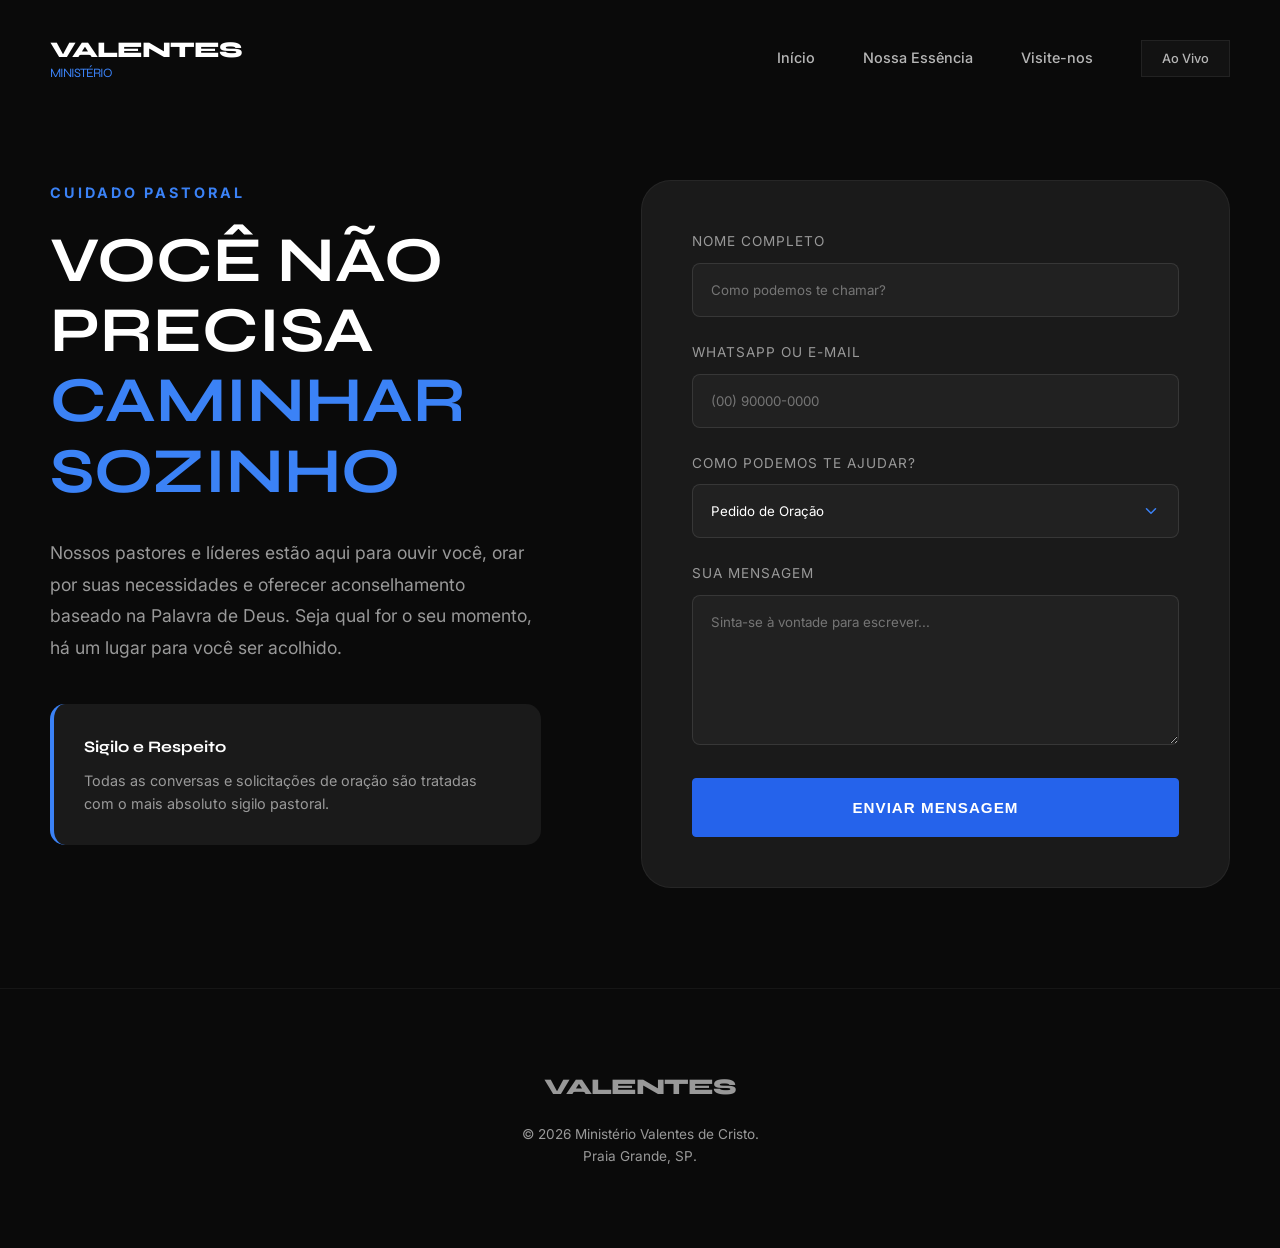
==== contato.html @ 2dbde912 "upload of the church" ====
<!DOCTYPE html>
<html lang="pt-BR">
<head>
    <meta charset="UTF-8">
    <meta name="viewport" content="width=device-width, initial-scale=1.0">
    <title>Fale com um Pastor | Valentes de Cristo</title>
    <link href="https://fonts.googleapis.com/css2?family=Inter:wght@300;400;600&family=Syne:wght@700;800&display=swap" rel="stylesheet">
    <link rel="stylesheet" href="style.css">
    <style>
        /* Estilos específicos para o formulário que não quebram o CSS global */
        .form-group { margin-bottom: 25px; }
        .form-group label { display: block; margin-bottom: 10px; font-size: 0.85rem; color: var(--text-dim); text-transform: uppercase; letter-spacing: 1px; }
        .form-control { 
            width: 100%; 
            background: rgba(255,255,255,0.03); 
            border: 1px solid rgba(255,255,255,0.1); 
            padding: 18px; 
            color: var(--white); 
            border-radius: 8px; 
            font-family: 'Inter', sans-serif;
            transition: var(--transition-smooth);
        }
        .form-control:focus { 
            outline: none; 
            border-color: var(--accent); 
            background: rgba(255,255,255,0.07); 
        }
        textarea.form-control { resize: vertical; min-height: 150px; }
        
        /* Melhoria do Select para o Tema Dark */
        select.form-control {
            appearance: none; /* Remove a seta padrão do navegador */
            -webkit-appearance: none;
            -moz-appearance: none;
            background-image: url("data:image/svg+xml,%3Csvg xmlns='http://www.w3.org/2000/svg' width='24' height='24' viewBox='0 0 24 24' fill='none' stroke='%233b82f6' stroke-width='2' stroke-linecap='round' stroke-linejoin='round'%3E%3Cpath d='m6 9 6 6 6-6'/%3E%3C/svg%3E");
            background-repeat: no-repeat;
            background-position: right 18px center;
            background-size: 18px;
            cursor: pointer;
        }

        /* Estilização das opções (o menu que abre) */
        select.form-control option {
            background-color: #1a1a1a; /* Cor var(--gray) */
            color: var(--white);
            padding: 15px;
        }

        /* Ajuste de foco para garantir visibilidade */
        .form-control:focus {
            outline: none;
            border-color: var(--accent);
            background-color: rgba(255, 255, 255, 0.1);
        }

        /* ==========================================================================
   8. RESPONSIVIDADE (SISTEMA INTEGRADO - TODAS AS PÁGINAS)
   ========================================================================== */

@media (max-width: 1024px) {
    .container { padding: 0 40px; }
    
    /* Grid de Essência e Visita */
    .footer__grid, .m-grid { 
        grid-template-columns: 1fr 1fr; 
        gap: 40px; 
    }
}

@media (max-width: 768px) {
    /* Base */
    main { padding-top: 120px !important; }
    .section { padding: 60px 0; }
    
    /* Nav */
    .nav__list { display: none; } /* Oculta menu no mobile */
    .nav { padding: 1.2rem 0; }

    /* Grids (Transforma tudo em 1 coluna) */
    .footer__grid, .m-grid { 
        grid-template-columns: 1fr !important; 
        gap: 30px; 
    }

    /* Ajuste de Tipografia */
    h1 { font-size: 2.8rem !important; }
    h2 { font-size: 2rem !important; }

    /* Página: Visita e Contato (Cards Laterais) */
    div[style*="position: sticky"] {
        position: static !important; /* Remove o sticky no mobile */
        padding: 30px !important;
        margin-top: 20px;
    }

    /* Página: Live (Ajuste de Header e Botão) */
    .live-header {
        flex-direction: column;
        align-items: flex-start !important;
        gap: 20px;
    }
    
    .btn { 
        width: 100%; 
        justify-content: center; 
        padding: 16px;
    }

    /* Página: Contato (Formulário) */
    form {
        padding: 0;
    }
    .form-control {
        padding: 15px;
        font-size: 1rem;
    }

    /* Rodapé */
    .footer__grid { text-align: center; }
    .social-links { justify-content: center; }
}

@media (max-width: 480px) {
    .container { padding: 0 20px; }
    h1 { font-size: 2.2rem !important; }
    
    /* Ajuste fino para os cards de ministérios/essência */
    .m-card__content { padding: 20px; }
}
    </style>
</head>
<body>

    <nav class="nav" id="main-nav">
        <div class="container nav__wrapper">
            <div class="logo">VALENTES <span>MINISTÉRIO</span></div>
            <ul class="nav__list">
                <li><a href="./index.html">Início</a></li>
                <li><a href="./essencia.html">Nossa Essência</a></li>
                <li><a href="./visita.html">Visite-nos</a></li>
                <li><a href="./live.html" class="btn--live" style="padding: 10px 20px; font-size: 0.8rem;">Ao Vivo</a></li>
            </ul>
        </div>
    </nav>

    <main style="padding-top: 180px; padding-bottom: 100px;">
        <section class="container">
            <div class="footer__grid" style="grid-template-columns: 1fr 1.2fr; gap: 100px; align-items: start;">
                
                <div class="reveal">
                    <span style="color: var(--accent); font-weight: 700; letter-spacing: 3px; text-transform: uppercase; font-size: 0.9rem;">Cuidado Pastoral</span>
                    <h1 style="font-size: clamp(2.5rem, 5vw, 4rem); line-height: 1.1; margin: 20px 0 30px;">Você não precisa <br><span style="color: var(--accent);">caminhar sozinho</span></h1>
                    <p style="color: var(--text-dim); font-size: 1.1rem; line-height: 1.8; margin-bottom: 40px;">
                        Nossos pastores e líderes estão aqui para ouvir você, orar por suas necessidades e oferecer aconselhamento baseado na Palavra de Deus. Seja qual for o seu momento, há um lugar para você ser acolhido.
                    </p>

                    <div style="background: var(--gray); padding: 30px; border-radius: 15px; border-left: 4px solid var(--accent);">
                        <h4 style="margin-bottom: 10px; font-family: 'Syne';">Sigilo e Respeito</h4>
                        <p style="font-size: 0.9rem; color: var(--text-dim);">Todas as conversas e solicitações de oração são tratadas com o mais absoluto sigilo pastoral.</p>
                    </div>
                </div>

                <div style="background: var(--gray); padding: 50px; border-radius: 30px; border: 1px solid rgba(255,255,255,0.05);" class="reveal">
                    <form action="#">
                        <div class="form-group">
                            <label>Nome Completo</label>
                            <input type="text" class="form-control" placeholder="Como podemos te chamar?">
                        </div>
                        
                        <div class="form-group">
                            <label>WhatsApp ou E-mail</label>
                            <input type="text" class="form-control" placeholder="(00) 90000-0000">
                        </div>

                        <div class="form-group">
                            <label>Como podemos te ajudar?</label>
                            <select class="form-control">
                                <option value="oracao">Pedido de Oração</option>
                                <option value="aconselhamento">Aconselhamento Pastoral</option>
                                <option value="visita">Solicitar uma Visita</option>
                                <option value="duvida">Dúvida Teológica</option>
                            </select>
                        </div>

                        <div class="form-group">
                            <label>Sua Mensagem</label>
                            <textarea class="form-control" placeholder="Sinta-se à vontade para escrever..."></textarea>
                        </div>

                        <button type="submit" class="btn btn--primary" style="width: 100%; justify-content: center; padding: 20px;">
                            Enviar Mensagem
                        </button>
                    </form>
                </div>

            </div>
        </section>
    </main>

    <footer class="footer">
        <div class="container text-center">
            <div class="logo" style="margin-bottom: 20px;">VALENTES</div>
            <p style="font-size: 0.85rem; color: var(--text-dim);">© 2026 Ministério Valentes de Cristo. <br> Praia Grande, SP.</p>
        </div>
    </footer>

    <script src="script.js"></script>
</body>
</html>
---- style.css ----
/* ==========================================================================
   DESIGN SYSTEM - VALENTES DE CRISTO
   Layout Consolidado | Foco em Performance e UI Sênior
   ========================================================================== */

:root {
    /* Cores Principais */
    --black: #0a0a0a;
    --white: #ffffff;
    --accent: #3b82f6;      /* Azul Vibrante */
    --primary: #2563eb;     /* Azul Botão */
    --live-red: #ef4444;    /* Vermelho Live */
    --gray: #1a1a1a;
    --text-dim: #999;
    
    /* Layout e Transições */
    --container: 1240px;
    --transition: all 0.6s cubic-bezier(0.16, 1, 0.3, 1);
    --transition-smooth: all 0.4s cubic-bezier(0.23, 1, 0.32, 1);
}

/* 1. RESET E BASE
   ========================================================================== */
* { 
    margin: 0; 
    padding: 0; 
    box-sizing: border-box; 
}

body {
    background-color: var(--black);
    color: var(--white);
    font-family: 'Inter', sans-serif;
    line-height: 1.6;
    -webkit-font-smoothing: antialiased;
    overflow-x: hidden;
}

.container { 
    max-width: var(--container); 
    margin: 0 auto; 
    padding: 0 30px; 
}

/* Títulos Impactantes */
h1, h2, .logo { 
    font-family: 'Syne', sans-serif; 
    text-transform: uppercase; 
}

.text-center { text-align: center; }

/* 2. NAVEGAÇÃO
   ========================================================================== */
.nav {
    position: fixed; 
    width: 100%; 
    top: 0; 
    z-index: 999;
    padding: 2rem 0; 
    transition: var(--transition);
}

.nav--scrolled {
    background: rgba(10, 10, 10, 0.8);
    backdrop-filter: blur(20px);
    padding: 1.2rem 0;
    border-bottom: 1px solid rgba(255,255,255,0.05);
}

.nav__wrapper { 
    display: flex; 
    justify-content: space-between; 
    align-items: center; 
}

.logo { 
    font-size: 1.4rem; 
    font-weight: 800; 
    letter-spacing: -1px; 
}

.logo span { 
    color: var(--accent); 
    font-weight: 300; 
    font-size: 0.8rem; 
    display: block; 
    margin-top: -5px; 
}

.nav__list { 
    display: flex; 
    list-style: none; 
    gap: 3rem; 
    align-items: center; 
}

.nav__list a { 
    color: var(--white); 
    text-decoration: none; 
    font-weight: 500; 
    font-size: 0.9rem; 
    opacity: 0.7; 
    transition: 0.3s; 
}

.nav__list a:hover { 
    opacity: 1; 
    color: var(--accent);
}

/* 3. HERO SECTION
   ========================================================================== */
.hero {
    height: 100vh;
    display: flex;
    align-items: center;
    position: relative;
    overflow: hidden;
}

.hero__bg {
    position: absolute; 
    top: 0; left: 0; width: 100%; height: 100%;
    background: linear-gradient(to right, #0a0a0a 20%, transparent), 
                url('https://images.unsplash.com/photo-1515162305285-0293e4767cc2?auto=format&fit=crop&w=1920&q=80');
    background-size: cover; 
    background-position: center;
    z-index: -1;
}

.hero h1 { 
    font-size: clamp(2.5rem, 8vw, 6rem); /* Ajuste mínimo no clamp para telas menores */
    line-height: 0.9; 
    margin: 1rem 0 2rem; 
}

.hero h1 span { color: var(--accent); }

.hero p {
    max-width: 500px;
    color: var(--text-dim);
    margin-bottom: 2.5rem;
}

/* 4. COMPONENTES: BOTÕES
   ========================================================================== */
.hero__actions {
    display: flex;
    gap: 20px;
    margin-top: 40px;
    justify-content: flex-start;
}

.btn {
    position: relative;
    display: inline-flex;
    align-items: center;
    padding: 18px 36px;
    font-size: 0.95rem;
    font-weight: 700;
    text-decoration: none;
    text-transform: uppercase;
    letter-spacing: 1px;
    border-radius: 4px; 
    transition: var(--transition-smooth);
    overflow: hidden;
    cursor: pointer;
}

/* Botão Planejar Visita */
.btn--primary {
    background-color: var(--primary);
    color: var(--white);
    border: 1px solid var(--primary);
}

.btn--primary svg {
    width: 18px;
    margin-left: 10px;
    transition: transform 0.3s ease;
}

.btn--primary:hover {
    background-color: transparent;
    color: var(--primary);
    box-shadow: 0 15px 30px rgba(37, 99, 235, 0.2);
    transform: translateY(-3px);
}

.btn--primary:hover svg { transform: translateX(5px); }

/* Botão Assista ao Vivo */
.btn--live {
    background: rgba(255, 255, 255, 0.05);
    color: var(--white);
    backdrop-filter: blur(10px);
    border: 1px solid rgba(255, 255, 255, 0.1);
    gap: 12px;
}

.btn--live:hover {
    background: rgba(255, 255, 255, 0.1);
    border-color: rgba(255, 255, 255, 0.3);
    transform: translateY(-3px);
}

/* Ícone de Pulso (Live) */
.pulse-icon {
    width: 10px; height: 10px;
    background-color: var(--live-red);
    border-radius: 50%;
    position: relative;
}

.pulse-icon::after {
    content: '';
    position: absolute;
    width: 100%; height: 100%;
    background-color: var(--live-red);
    border-radius: 50%;
    animation: pulse-ring 1.5s cubic-bezier(0.215, 0.61, 0.355, 1) infinite;
}

@keyframes pulse-ring {
    0% { transform: scale(.33); opacity: 0.8; }
    80%, 100% { transform: scale(2.5); opacity: 0; }
}

/* 5. MINISTÉRIOS
   ========================================================================== */
.section { padding: 120px 0; }
.m-grid { 
    display: grid; 
    grid-template-columns: repeat(3, 1fr); 
    gap: 30px; 
    margin-top: 60px; 
}

.m-card {
    background: var(--gray);
    border-radius: 20px;
    overflow: hidden;
    transition: var(--transition);
    cursor: pointer;
}

.m-card:hover { transform: translateY(-10px); }

.m-card__img { 
    height: 250px; 
    background-size: cover; 
    background-position: center; 
    filter: grayscale(100%); 
    transition: 0.6s; 
}

.m-card:hover .m-card__img { filter: grayscale(0%); }
.m-card__content { padding: 30px; }
.m-card__content p { color: var(--text-dim); margin-top: 10px; }

/* 6. AGENDA
   ========================================================================== */
.bg-dark { background-color: #050505; }
.agenda-list { margin-top: 50px; border-top: 1px solid rgba(255,255,255,0.1); }

.agenda-item {
    display: flex; 
    padding: 40px 0; 
    border-bottom: 1px solid rgba(255,255,255,0.1);
    align-items: center;
}

.agenda-date { 
    font-size: 2rem; 
    font-weight: 800; 
    min-width: 150px; 
    color: var(--accent); 
}

.agenda-info h3 { font-size: 1.3rem; }
.agenda-info span { color: var(--text-dim); }

/* 7. RODAPÉ
   ========================================================================== */
.footer { 
    padding: 80px 0; 
    border-top: 1px solid rgba(255,255,255,0.05); 
    color: var(--text-dim); 
}

.footer__grid { 
    display: grid; 
    grid-template-columns: 2fr 1fr 1fr; 
    gap: 50px; 
}

.footer h4 { 
    color: var(--white); 
    margin-bottom: 20px; 
    text-transform: uppercase; 
    font-size: 0.9rem;
}

.social-links { display: flex; gap: 20px; margin-top: 15px; }
.social-links a { 
    color: var(--text-dim); 
    text-decoration: none; 
    transition: 0.3s; 
}
.social-links a:hover { color: var(--accent); }

/* 8. RESPONSIVIDADE (MELHORADA SEM QUEBRAR LAYOUT)
   ========================================================================== */

/* Tablets */
@media (max-width: 1024px) {
    .container { padding: 0 40px; }
    .m-grid { grid-template-columns: repeat(2, 1fr); }
    .footer__grid { grid-template-columns: 1fr 1fr; }
}

/* Mobile */
@media (max-width: 768px) {
    .nav { padding: 1.2rem 0; }
    .nav__list { display: none; } 
    
    .hero { text-align: center; }
    .hero__bg { background: linear-gradient(to bottom, rgba(10,10,10,0.8), rgba(10,10,10,0.8)), url('https://images.unsplash.com/photo-1515162305285-0293e4767cc2?auto=format&fit=crop&w=800&q=80'); }
    .hero__actions { 
        flex-direction: column; 
        width: 100%; 
        align-items: center;
        gap: 15px;
    }
    .btn { width: 100%; max-width: 400px; justify-content: center; }

    .section { padding: 80px 0; }
    .m-grid { grid-template-columns: 1fr; }
    
    .agenda-item { 
        flex-direction: column; 
        align-items: flex-start; 
        gap: 10px; 
    }
    .agenda-date { min-width: auto; font-size: 1.6rem; }

    .footer__grid { 
        grid-template-columns: 1fr; 
        text-align: center; 
    }
    .social-links { justify-content: center; }
}

/* Telas muito pequenas (Correção extra para não quebrar h1) */
@media (max-width: 480px) {
    .hero h1 { font-size: 2.5rem; }
    .container { padding: 0 20px; }
}

/* 9. ANIMAÇÕES DE REVELAÇÃO
   ========================================================================== */
.reveal {
    opacity: 0;
    transform: translateY(30px);
    transition: var(--transition);
}

.revealed {
    opacity: 1;
    transform: translateY(0);
}
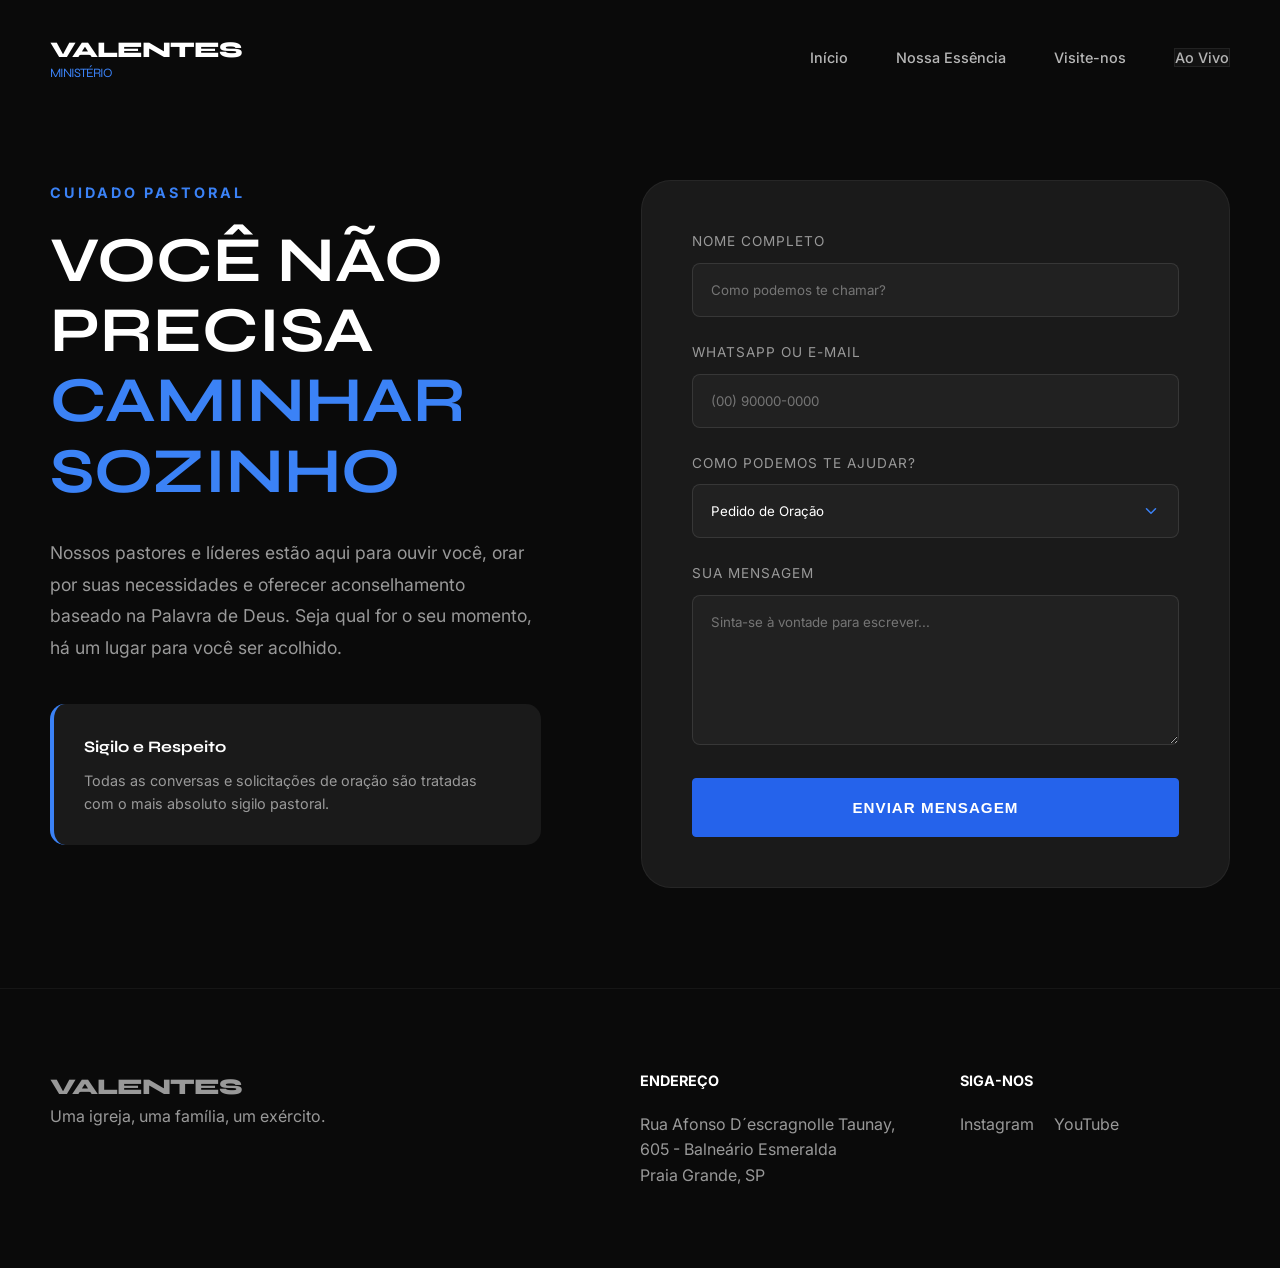
==== commit 32713cce: "add mobile menu and footer another pages" ====
--- a/contato.html
+++ b/contato.html
@@ -134,12 +134,19 @@
     <nav class="nav" id="main-nav">
         <div class="container nav__wrapper">
             <div class="logo">VALENTES <span>MINISTÉRIO</span></div>
-            <ul class="nav__list">
+            
+            <ul class="nav__list" id="nav-list">
                 <li><a href="./index.html">Início</a></li>
                 <li><a href="./essencia.html">Nossa Essência</a></li>
                 <li><a href="./visita.html">Visite-nos</a></li>
-                <li><a href="./live.html" class="btn--live" style="padding: 10px 20px; font-size: 0.8rem;">Ao Vivo</a></li>
+                <li><a href="./live.html" class="btn--live">Ao Vivo</a></li>
             </ul>
+
+            <div class="nav__toggle" id="nav-toggle">
+                <span></span>
+                <span></span>
+                <span></span>
+            </div>
         </div>
     </nav>
 
@@ -198,9 +205,22 @@
     </main>
 
     <footer class="footer">
-        <div class="container text-center">
-            <div class="logo" style="margin-bottom: 20px;">VALENTES</div>
-            <p style="font-size: 0.85rem; color: var(--text-dim);">© 2026 Ministério Valentes de Cristo. <br> Praia Grande, SP.</p>
+        <div class="container footer__grid">
+            <div>
+                <div class="logo">VALENTES</div>
+                <p>Uma igreja, uma família, um exército.</p>
+            </div>
+            <div>
+                <h4>Endereço</h4>
+                <p>Rua Afonso D´escragnolle Taunay, 605 - Balneário Esmeralda<br>Praia Grande, SP</p>
+            </div>
+            <div>
+                <h4>Siga-nos</h4>
+                <div class="social-links">
+                    <a href="#">Instagram</a>
+                    <a href="#">YouTube</a>
+                </div>
+            </div>
         </div>
     </footer>
 
--- a/style.css
+++ b/style.css
@@ -350,6 +350,12 @@
         text-align: center; 
     }
     .social-links { justify-content: center; }
+
+    .agenda-list {
+        display: flex;
+        flex-direction: column;
+        align-items: center;
+    }
 }
 
 /* Telas muito pequenas (Correção extra para não quebrar h1) */
@@ -369,4 +375,77 @@
 .revealed {
     opacity: 1;
     transform: translateY(0);
+}
+
+/* ==========================================================================
+   MENU MOBILE (ESTRUTURA)
+   ========================================================================== */
+.nav__toggle {
+    display: none;
+    cursor: pointer;
+    flex-direction: column;
+    gap: 6px;
+    z-index: 1001;
+}
+
+.nav__toggle span {
+    width: 30px;
+    height: 2px;
+    background-color: var(--white);
+    transition: var(--transition-smooth);
+}
+
+@media (max-width: 768px) {
+    .nav__toggle { display: flex; }
+
+    .nav__list {
+        position: fixed;
+        top: 0;
+        right: -100%; /* Escondido fora da tela */
+        width: 80%;
+        height: 100vh;
+        background: var(--bg);
+        flex-direction: column;
+        justify-content: center;
+        align-items: center;
+        gap: 30px;
+        transition: 0.5s cubic-bezier(0.77, 0, 0.175, 1);
+        border-left: 1px solid rgba(255,255,255,0.05);
+        box-shadow: -20px 0 40px rgba(0,0,0,0.5);
+    }
+
+    .nav__list.active {
+        right: 0; /* Desliza para dentro */
+    }
+
+    /* Animação do Hambúrguer para X */
+    .nav__toggle.active span:nth-child(1) { transform: translateY(8px) rotate(45deg); }
+    .nav__toggle.active span:nth-child(2) { opacity: 0; }
+    .nav__toggle.active span:nth-child(3) { transform: translateY(-8px) rotate(-45deg); }
+}
+
+@media (max-width: 768px) {
+    /* Garante que a lista exista e seja flexível quando ativa */
+    .nav__list {
+        display: flex !important; /* Força o flex que o navegador pode estar omitindo */
+        position: fixed;
+        top: 0;
+        right: -100%;
+        width: 100%; /* Ocupar a tela toda ajuda no mobile */
+        height: 100vh;
+        background: #0a0a0a; /* Cor sólida para não ficar transparente */
+        z-index: 999; /* Abaixo apenas do botão toggle */
+        transition: right 0.4s ease-in-out;
+    }
+
+    .nav__list.active {
+        right: 0;
+    }
+
+    /* O botão Hambúrguer precisa estar ACIMA de tudo */
+    .nav__toggle {
+        display: flex !important;
+        position: relative;
+        z-index: 1001; 
+    }
 }
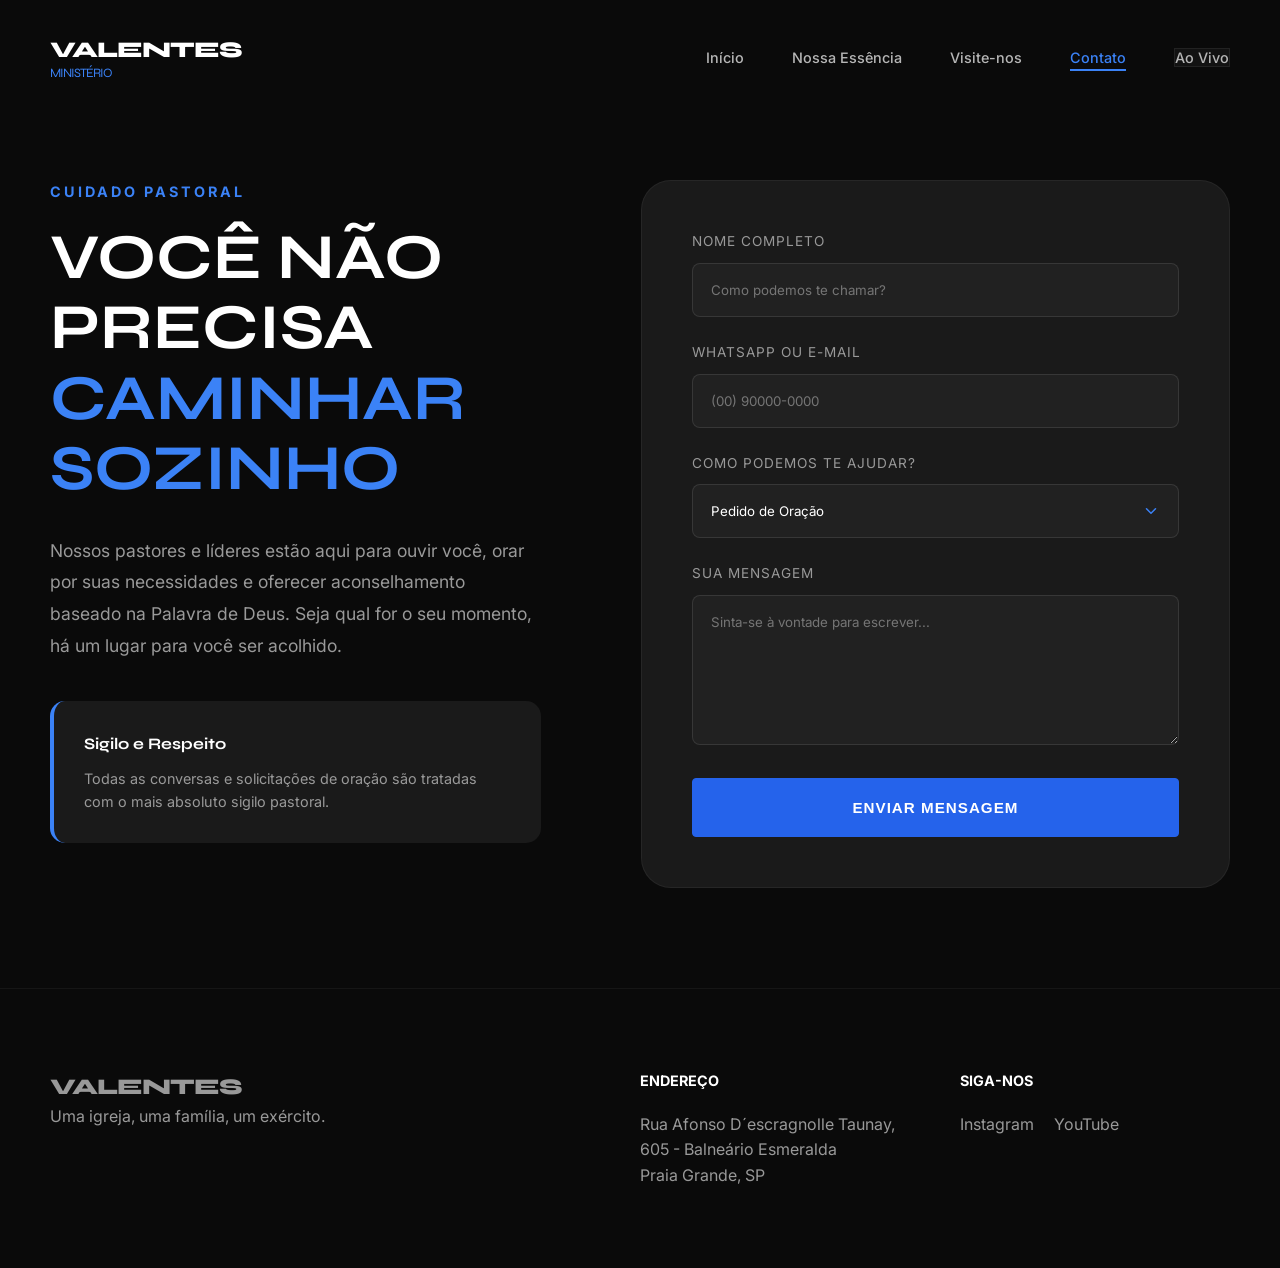
==== commit e43b5abc: "improments performance" ====
--- a/contato.html
+++ b/contato.html
@@ -2,186 +2,61 @@
 <html lang="pt-BR">
 <head>
     <meta charset="UTF-8">
-    <meta name="viewport" content="width=device-width, initial-scale=1.0">
+    <meta name="viewport" content="width=device-width, initial-scale=1.0, maximum-scale=1.0, user-scalable=no">
     <title>Fale com um Pastor | Valentes de Cristo</title>
     <link href="https://fonts.googleapis.com/css2?family=Inter:wght@300;400;600&family=Syne:wght@700;800&display=swap" rel="stylesheet">
     <link rel="stylesheet" href="style.css">
-    <style>
-        /* Estilos específicos para o formulário que não quebram o CSS global */
-        .form-group { margin-bottom: 25px; }
-        .form-group label { display: block; margin-bottom: 10px; font-size: 0.85rem; color: var(--text-dim); text-transform: uppercase; letter-spacing: 1px; }
-        .form-control { 
-            width: 100%; 
-            background: rgba(255,255,255,0.03); 
-            border: 1px solid rgba(255,255,255,0.1); 
-            padding: 18px; 
-            color: var(--white); 
-            border-radius: 8px; 
-            font-family: 'Inter', sans-serif;
-            transition: var(--transition-smooth);
-        }
-        .form-control:focus { 
-            outline: none; 
-            border-color: var(--accent); 
-            background: rgba(255,255,255,0.07); 
-        }
-        textarea.form-control { resize: vertical; min-height: 150px; }
-        
-        /* Melhoria do Select para o Tema Dark */
-        select.form-control {
-            appearance: none; /* Remove a seta padrão do navegador */
-            -webkit-appearance: none;
-            -moz-appearance: none;
-            background-image: url("data:image/svg+xml,%3Csvg xmlns='http://www.w3.org/2000/svg' width='24' height='24' viewBox='0 0 24 24' fill='none' stroke='%233b82f6' stroke-width='2' stroke-linecap='round' stroke-linejoin='round'%3E%3Cpath d='m6 9 6 6 6-6'/%3E%3C/svg%3E");
-            background-repeat: no-repeat;
-            background-position: right 18px center;
-            background-size: 18px;
-            cursor: pointer;
-        }
-
-        /* Estilização das opções (o menu que abre) */
-        select.form-control option {
-            background-color: #1a1a1a; /* Cor var(--gray) */
-            color: var(--white);
-            padding: 15px;
-        }
-
-        /* Ajuste de foco para garantir visibilidade */
-        .form-control:focus {
-            outline: none;
-            border-color: var(--accent);
-            background-color: rgba(255, 255, 255, 0.1);
-        }
-
-        /* ==========================================================================
-   8. RESPONSIVIDADE (SISTEMA INTEGRADO - TODAS AS PÁGINAS)
-   ========================================================================== */
-
-@media (max-width: 1024px) {
-    .container { padding: 0 40px; }
-    
-    /* Grid de Essência e Visita */
-    .footer__grid, .m-grid { 
-        grid-template-columns: 1fr 1fr; 
-        gap: 40px; 
-    }
-}
-
-@media (max-width: 768px) {
-    /* Base */
-    main { padding-top: 120px !important; }
-    .section { padding: 60px 0; }
-    
-    /* Nav */
-    .nav__list { display: none; } /* Oculta menu no mobile */
-    .nav { padding: 1.2rem 0; }
-
-    /* Grids (Transforma tudo em 1 coluna) */
-    .footer__grid, .m-grid { 
-        grid-template-columns: 1fr !important; 
-        gap: 30px; 
-    }
-
-    /* Ajuste de Tipografia */
-    h1 { font-size: 2.8rem !important; }
-    h2 { font-size: 2rem !important; }
-
-    /* Página: Visita e Contato (Cards Laterais) */
-    div[style*="position: sticky"] {
-        position: static !important; /* Remove o sticky no mobile */
-        padding: 30px !important;
-        margin-top: 20px;
-    }
-
-    /* Página: Live (Ajuste de Header e Botão) */
-    .live-header {
-        flex-direction: column;
-        align-items: flex-start !important;
-        gap: 20px;
-    }
-    
-    .btn { 
-        width: 100%; 
-        justify-content: center; 
-        padding: 16px;
-    }
-
-    /* Página: Contato (Formulário) */
-    form {
-        padding: 0;
-    }
-    .form-control {
-        padding: 15px;
-        font-size: 1rem;
-    }
-
-    /* Rodapé */
-    .footer__grid { text-align: center; }
-    .social-links { justify-content: center; }
-}
-
-@media (max-width: 480px) {
-    .container { padding: 0 20px; }
-    h1 { font-size: 2.2rem !important; }
-    
-    /* Ajuste fino para os cards de ministérios/essência */
-    .m-card__content { padding: 20px; }
-}
-    </style>
 </head>
 <body>
 
     <nav class="nav" id="main-nav">
         <div class="container nav__wrapper">
             <div class="logo">VALENTES <span>MINISTÉRIO</span></div>
-            
             <ul class="nav__list" id="nav-list">
                 <li><a href="./index.html">Início</a></li>
                 <li><a href="./essencia.html">Nossa Essência</a></li>
                 <li><a href="./visita.html">Visite-nos</a></li>
+                <li><a href="./contato.html">Contato</a></li>
                 <li><a href="./live.html" class="btn--live">Ao Vivo</a></li>
             </ul>
-
             <div class="nav__toggle" id="nav-toggle">
-                <span></span>
-                <span></span>
-                <span></span>
+                <span></span><span></span><span></span>
             </div>
         </div>
     </nav>
 
-    <main style="padding-top: 180px; padding-bottom: 100px;">
+    <main class="pastoral-page">
         <section class="container">
-            <div class="footer__grid" style="grid-template-columns: 1fr 1.2fr; gap: 100px; align-items: start;">
+            <div class="pastoral-grid">
                 
-                <div class="reveal">
-                    <span style="color: var(--accent); font-weight: 700; letter-spacing: 3px; text-transform: uppercase; font-size: 0.9rem;">Cuidado Pastoral</span>
-                    <h1 style="font-size: clamp(2.5rem, 5vw, 4rem); line-height: 1.1; margin: 20px 0 30px;">Você não precisa <br><span style="color: var(--accent);">caminhar sozinho</span></h1>
-                    <p style="color: var(--text-dim); font-size: 1.1rem; line-height: 1.8; margin-bottom: 40px;">
+                <div class="pastoral-info reveal">
+                    <span class="pastoral-info__tag">Cuidado Pastoral</span>
+                    <h1 class="pastoral-info__title">Você não precisa <br><span class="text-accent">caminhar sozinho</span></h1>
+                    <p class="pastoral-info__description">
                         Nossos pastores e líderes estão aqui para ouvir você, orar por suas necessidades e oferecer aconselhamento baseado na Palavra de Deus. Seja qual for o seu momento, há um lugar para você ser acolhido.
                     </p>
 
-                    <div style="background: var(--gray); padding: 30px; border-radius: 15px; border-left: 4px solid var(--accent);">
-                        <h4 style="margin-bottom: 10px; font-family: 'Syne';">Sigilo e Respeito</h4>
-                        <p style="font-size: 0.9rem; color: var(--text-dim);">Todas as conversas e solicitações de oração são tratadas com o mais absoluto sigilo pastoral.</p>
+                    <div class="pastoral-alert">
+                        <h4 class="pastoral-alert__title">Sigilo e Respeito</h4>
+                        <p class="pastoral-alert__text">Todas as conversas e solicitações de oração são tratadas com o mais absoluto sigilo pastoral.</p>
                     </div>
                 </div>
 
-                <div style="background: var(--gray); padding: 50px; border-radius: 30px; border: 1px solid rgba(255,255,255,0.05);" class="reveal">
+                <div class="pastoral-form reveal">
                     <form action="#">
                         <div class="form-group">
-                            <label>Nome Completo</label>
+                            <label class="form-label">Nome Completo</label>
                             <input type="text" class="form-control" placeholder="Como podemos te chamar?">
                         </div>
                         
                         <div class="form-group">
-                            <label>WhatsApp ou E-mail</label>
+                            <label class="form-label">WhatsApp ou E-mail</label>
                             <input type="text" class="form-control" placeholder="(00) 90000-0000">
                         </div>
 
                         <div class="form-group">
-                            <label>Como podemos te ajudar?</label>
-                            <select class="form-control">
+                            <label class="form-label">Como podemos te ajudar?</label>
+                            <select class="form-control form-select">
                                 <option value="oracao">Pedido de Oração</option>
                                 <option value="aconselhamento">Aconselhamento Pastoral</option>
                                 <option value="visita">Solicitar uma Visita</option>
@@ -190,11 +65,11 @@
                         </div>
 
                         <div class="form-group">
-                            <label>Sua Mensagem</label>
-                            <textarea class="form-control" placeholder="Sinta-se à vontade para escrever..."></textarea>
+                            <label class="form-label">Sua Mensagem</label>
+                            <textarea class="form-control form-textarea" placeholder="Sinta-se à vontade para escrever..."></textarea>
                         </div>
 
-                        <button type="submit" class="btn btn--primary" style="width: 100%; justify-content: center; padding: 20px;">
+                        <button type="submit" class="btn btn--primary pastoral-form__btn">
                             Enviar Mensagem
                         </button>
                     </form>
@@ -206,15 +81,15 @@
 
     <footer class="footer">
         <div class="container footer__grid">
-            <div>
+            <div class="footer__brand">
                 <div class="logo">VALENTES</div>
                 <p>Uma igreja, uma família, um exército.</p>
             </div>
-            <div>
+            <div class="footer__info">
                 <h4>Endereço</h4>
                 <p>Rua Afonso D´escragnolle Taunay, 605 - Balneário Esmeralda<br>Praia Grande, SP</p>
             </div>
-            <div>
+            <div class="footer__social">
                 <h4>Siga-nos</h4>
                 <div class="social-links">
                     <a href="#">Instagram</a>
--- a/style.css
+++ b/style.css
@@ -1,30 +1,21 @@
-/* ==========================================================================
-   DESIGN SYSTEM - VALENTES DE CRISTO
-   Layout Consolidado | Foco em Performance e UI Sênior
-   ========================================================================== */
-
 :root {
-    /* Cores Principais */
     --black: #0a0a0a;
     --white: #ffffff;
-    --accent: #3b82f6;      /* Azul Vibrante */
-    --primary: #2563eb;     /* Azul Botão */
-    --live-red: #ef4444;    /* Vermelho Live */
+    --accent: #3b82f6;
+    --primary: #2563eb;
+    --live-red: #ef4444;
     --gray: #1a1a1a;
     --text-dim: #999;
-    
-    /* Layout e Transições */
     --container: 1240px;
     --transition: all 0.6s cubic-bezier(0.16, 1, 0.3, 1);
     --transition-smooth: all 0.4s cubic-bezier(0.23, 1, 0.32, 1);
 }
 
-/* 1. RESET E BASE
-   ========================================================================== */
-* { 
-    margin: 0; 
-    padding: 0; 
-    box-sizing: border-box; 
+/* --- RESET & BASE --- */
+* {
+    margin: 0;
+    padding: 0;
+    box-sizing: border-box;
 }
 
 body {
@@ -36,28 +27,27 @@
     overflow-x: hidden;
 }
 
-.container { 
-    max-width: var(--container); 
-    margin: 0 auto; 
-    padding: 0 30px; 
-}
-
-/* Títulos Impactantes */
-h1, h2, .logo { 
-    font-family: 'Syne', sans-serif; 
-    text-transform: uppercase; 
+.container {
+    max-width: var(--container);
+    margin: 0 auto;
+    padding: 0 30px;
+}
+
+h1, h2, .logo {
+    font-family: 'Syne', sans-serif;
+    text-transform: uppercase;
 }
 
 .text-center { text-align: center; }
-
-/* 2. NAVEGAÇÃO
-   ========================================================================== */
+.text-accent { color: var(--accent); }
+
+/* --- NAVEGAÇÃO --- */
 .nav {
-    position: fixed; 
-    width: 100%; 
-    top: 0; 
+    position: fixed;
+    width: 100%;
+    top: 0;
     z-index: 999;
-    padding: 2rem 0; 
+    padding: 2rem 0;
     transition: var(--transition);
 }
 
@@ -68,90 +58,81 @@
     border-bottom: 1px solid rgba(255,255,255,0.05);
 }
 
-.nav__wrapper { 
-    display: flex; 
-    justify-content: space-between; 
-    align-items: center; 
-}
-
-.logo { 
-    font-size: 1.4rem; 
-    font-weight: 800; 
-    letter-spacing: -1px; 
-}
-
-.logo span { 
-    color: var(--accent); 
-    font-weight: 300; 
-    font-size: 0.8rem; 
-    display: block; 
-    margin-top: -5px; 
-}
-
-.nav__list { 
-    display: flex; 
-    list-style: none; 
-    gap: 3rem; 
-    align-items: center; 
-}
-
-.nav__list a { 
-    color: var(--white); 
-    text-decoration: none; 
-    font-weight: 500; 
-    font-size: 0.9rem; 
-    opacity: 0.7; 
-    transition: 0.3s; 
-}
-
-.nav__list a:hover { 
-    opacity: 1; 
+.nav__wrapper {
+    display: flex;
+    justify-content: space-between;
+    align-items: center;
+}
+
+.logo {
+    font-size: 1.4rem;
+    font-weight: 800;
+    letter-spacing: -1px;
+}
+
+.logo span {
     color: var(--accent);
-}
-
-/* 3. HERO SECTION
-   ========================================================================== */
-.hero {
-    height: 100vh;
-    display: flex;
-    align-items: center;
+    font-weight: 300;
+    font-size: 0.8rem;
+    display: block;
+    margin-top: -5px;
+}
+
+.nav__list {
+    display: flex;
+    list-style: none;
+    gap: 3rem;
+    align-items: center;
+}
+
+.nav__list a {
+    color: var(--white);
+    text-decoration: none;
+    font-weight: 500;
+    font-size: 0.9rem;
+    opacity: 0.7;
+    transition: 0.3s;
+}
+
+.nav__list a:hover {
+    opacity: 1;
+    color: var(--accent);
+}
+
+.nav__toggle {
+    display: none;
+    cursor: pointer;
+    flex-direction: column;
+    gap: 6px;
+    z-index: 1001;
+}
+
+.nav__toggle span {
+    width: 30px;
+    height: 2px;
+    background-color: var(--white);
+    transition: var(--transition-smooth);
+}
+
+/* --- ESTADO ATIVO DO MENU --- */
+.nav__list a.active {
+    opacity: 1;
+    color: var(--accent);
     position: relative;
-    overflow: hidden;
-}
-
-.hero__bg {
-    position: absolute; 
-    top: 0; left: 0; width: 100%; height: 100%;
-    background: linear-gradient(to right, #0a0a0a 20%, transparent), 
-                url('https://images.unsplash.com/photo-1515162305285-0293e4767cc2?auto=format&fit=crop&w=1920&q=80');
-    background-size: cover; 
-    background-position: center;
-    z-index: -1;
-}
-
-.hero h1 { 
-    font-size: clamp(2.5rem, 8vw, 6rem); /* Ajuste mínimo no clamp para telas menores */
-    line-height: 0.9; 
-    margin: 1rem 0 2rem; 
-}
-
-.hero h1 span { color: var(--accent); }
-
-.hero p {
-    max-width: 500px;
-    color: var(--text-dim);
-    margin-bottom: 2.5rem;
-}
-
-/* 4. COMPONENTES: BOTÕES
-   ========================================================================== */
-.hero__actions {
-    display: flex;
-    gap: 20px;
-    margin-top: 40px;
-    justify-content: flex-start;
-}
-
+}
+
+/* Opcional: Uma linha embaixo do link ativo */
+.nav__list a.active::after {
+    content: '';
+    position: absolute;
+    bottom: -5px;
+    left: 0;
+    width: 100%;
+    height: 2px;
+    background-color: var(--accent);
+}
+
+/* --- COMPONENTES: BOTÕES & ICONES --- */
 .btn {
     position: relative;
     display: inline-flex;
@@ -162,13 +143,12 @@
     text-decoration: none;
     text-transform: uppercase;
     letter-spacing: 1px;
-    border-radius: 4px; 
+    border-radius: 4px;
     transition: var(--transition-smooth);
     overflow: hidden;
     cursor: pointer;
 }
 
-/* Botão Planejar Visita */
 .btn--primary {
     background-color: var(--primary);
     color: var(--white);
@@ -190,7 +170,6 @@
 
 .btn--primary:hover svg { transform: translateX(5px); }
 
-/* Botão Assista ao Vivo */
 .btn--live {
     background: rgba(255, 255, 255, 0.05);
     color: var(--white);
@@ -205,9 +184,9 @@
     transform: translateY(-3px);
 }
 
-/* Ícone de Pulso (Live) */
 .pulse-icon {
-    width: 10px; height: 10px;
+    width: 10px;
+    height: 10px;
     background-color: var(--live-red);
     border-radius: 50%;
     position: relative;
@@ -216,7 +195,8 @@
 .pulse-icon::after {
     content: '';
     position: absolute;
-    width: 100%; height: 100%;
+    width: 100%;
+    height: 100%;
     background-color: var(--live-red);
     border-radius: 50%;
     animation: pulse-ring 1.5s cubic-bezier(0.215, 0.61, 0.355, 1) infinite;
@@ -227,14 +207,54 @@
     80%, 100% { transform: scale(2.5); opacity: 0; }
 }
 
-/* 5. MINISTÉRIOS
-   ========================================================================== */
+/* --- HERO SECTION --- */
+.hero {
+    height: 100vh;
+    display: flex;
+    align-items: center;
+    position: relative;
+    overflow: hidden;
+}
+
+.hero__bg {
+    position: absolute;
+    top: 0; left: 0; width: 100%; height: 100%;
+    background: linear-gradient(to right, #0a0a0a 20%, transparent), 
+                url('https://images.unsplash.com/photo-1515162305285-0293e4767cc2?auto=format&fit=crop&w=1920&q=80');
+    background-size: cover;
+    background-position: center;
+    z-index: -1;
+}
+
+.hero h1 {
+    font-size: clamp(2.5rem, 8vw, 6rem);
+    line-height: 0.9;
+    margin: 1rem 0 2rem;
+}
+
+.hero h1 span { color: var(--accent); }
+
+.hero p {
+    max-width: 500px;
+    color: var(--text-dim);
+    margin-bottom: 2.5rem;
+}
+
+.hero__actions {
+    display: flex;
+    gap: 20px;
+    margin-top: 40px;
+    justify-content: flex-start;
+}
+
+/* --- SEÇÃO: MINISTÉRIOS --- */
 .section { padding: 120px 0; }
-.m-grid { 
-    display: grid; 
-    grid-template-columns: repeat(3, 1fr); 
-    gap: 30px; 
-    margin-top: 60px; 
+
+.m-grid {
+    display: grid;
+    grid-template-columns: repeat(auto-fit, minmax(300px, 1fr));
+    gap: 30px;
+    margin-top: 60px;
 }
 
 .m-card {
@@ -245,127 +265,444 @@
     cursor: pointer;
 }
 
-.m-card:hover { transform: translateY(-10px); }
-
-.m-card__img { 
-    height: 250px; 
-    background-size: cover; 
-    background-position: center; 
-    filter: grayscale(100%); 
-    transition: 0.6s; 
+.m-card:hover { 
+    transform: translateY(-10px); 
+    background: rgba(255, 255, 255, 0.05);
+}
+
+.m-card__img {
+    height: 250px;
+    background-size: cover;
+    background-position: center;
+    filter: grayscale(100%);
+    transition: 0.6s;
 }
 
 .m-card:hover .m-card__img { filter: grayscale(0%); }
-.m-card__content { padding: 30px; }
-.m-card__content p { color: var(--text-dim); margin-top: 10px; }
-
-/* 6. AGENDA
-   ========================================================================== */
+
+.m-card__content { padding: 40px; }
+
+.m-card__line {
+    width: 40px;
+    height: 2px;
+    background: var(--accent);
+    margin-bottom: 20px;
+}
+
+.m-card__title {
+    font-size: 1.5rem;
+    margin-bottom: 15px;
+    font-family: 'Syne', sans-serif;
+}
+
+.m-card__text {
+    color: var(--text-dim);
+    line-height: 1.6;
+}
+
+/* --- SEÇÃO: AGENDA --- */
 .bg-dark { background-color: #050505; }
 .agenda-list { margin-top: 50px; border-top: 1px solid rgba(255,255,255,0.1); }
 
 .agenda-item {
-    display: flex; 
-    padding: 40px 0; 
+    display: flex;
+    padding: 40px 0;
     border-bottom: 1px solid rgba(255,255,255,0.1);
     align-items: center;
 }
 
-.agenda-date { 
-    font-size: 2rem; 
-    font-weight: 800; 
-    min-width: 150px; 
-    color: var(--accent); 
+.agenda-date {
+    font-size: 2rem;
+    font-weight: 800;
+    min-width: 150px;
+    color: var(--accent);
 }
 
 .agenda-info h3 { font-size: 1.3rem; }
 .agenda-info span { color: var(--text-dim); }
 
-/* 7. RODAPÉ
-   ========================================================================== */
-.footer { 
-    padding: 80px 0; 
-    border-top: 1px solid rgba(255,255,255,0.05); 
-    color: var(--text-dim); 
-}
-
-.footer__grid { 
-    display: grid; 
-    grid-template-columns: 2fr 1fr 1fr; 
-    gap: 50px; 
-}
-
-.footer h4 { 
-    color: var(--white); 
-    margin-bottom: 20px; 
-    text-transform: uppercase; 
+/* --- PÁGINA: VISITE-NOS (WELCOME) --- */
+.welcome-section {
+    padding-top: 180px;
+    padding-bottom: 100px;
+}
+
+.welcome-grid {
+    display: flex;
+    align-items: flex-start;
+    justify-content: space-between;
+    gap: 60px;
+}
+
+.welcome-content { flex: 1; }
+
+.welcome-content__subtitle {
+    color: var(--accent);
+    font-weight: 700;
+    letter-spacing: 3px;
+    text-transform: uppercase;
     font-size: 0.9rem;
+    display: block;
+}
+
+.welcome-content__title {
+    font-size: clamp(2.5rem, 5vw, 4rem);
+    line-height: 1.1;
+    margin: 20px 0 30px;
+}
+
+.welcome-content__description {
+    margin-bottom: 50px;
+    color: var(--text-dim);
+    font-size: 1.1rem;
+    max-width: 550px;
+}
+
+.welcome-content__agenda-label {
+    font-family: 'Syne', sans-serif;
+    text-transform: uppercase;
+    letter-spacing: 1px;
+    margin-bottom: 20px;
+    font-size: 1rem;
+}
+
+.mini-agenda__item {
+    display: flex;
+    padding: 25px 0;
+    border-bottom: 1px solid rgba(255, 255, 255, 0.1);
+    align-items: center;
+}
+
+.mini-agenda__item:last-child { border-bottom: none; }
+
+.mini-agenda__date {
+    font-size: 1.1rem;
+    min-width: 130px;
+    letter-spacing: 1px;
+    color: var(--accent);
+    font-weight: 700;
+}
+
+.mini-agenda__info h3 { font-size: 1.2rem; margin-bottom: 5px; }
+.mini-agenda__info span { font-weight: 600; color: var(--text-dim); }
+
+.faq-card {
+    background: var(--gray);
+    padding: 50px;
+    border-radius: 24px;
+    position: sticky;
+    top: 150px;
+    border: 1px solid rgba(255, 255, 255, 0.05);
+    box-shadow: 0 40px 80px rgba(0, 0, 0, 0.4);
+    width: 100%;
+    max-width: 450px;
+    display: flex;
+    flex-direction: column;
+    align-items: center;
+}
+
+.faq-card__icon {
+    width: 50px; height: 50px;
+    background: rgba(59, 130, 246, 0.1);
+    border-radius: 12px;
+    display: flex;
+    align-items: center;
+    justify-content: center;
+    margin-bottom: 25px;
+}
+
+.faq-card__title {
+    font-family: 'Syne', sans-serif;
+    margin-bottom: 20px;
+    font-size: 1.8rem;
+    text-align: center;
+    white-space: nowrap;
+}
+
+.faq-card__text {
+    color: var(--text-dim);
+    margin-bottom: 35px;
+    line-height: 1.7;
+    text-align: center;
+}
+
+.faq-card__btn {
+    width: 100% !important;
+    justify-content: center;
+    padding: 20px !important;
+    white-space: nowrap;
+}
+
+.faq-card__footer-text {
+    text-align: center;
+    font-size: 0.8rem;
+    color: var(--text-dim);
+    margin-top: 20px;
+    opacity: 0.6;
+}
+
+/* --- PÁGINA: ESSÊNCIA (IDENTITY) --- */
+.identity-section {
+    padding-top: 180px;
+    padding-bottom: 100px;
+}
+
+.identity-header__tag {
+    color: var(--accent);
+    font-weight: 700;
+    letter-spacing: 3px;
+    text-transform: uppercase;
+    font-size: 0.9rem;
+    display: block;
+}
+
+.identity-header__title {
+    font-size: clamp(3rem, 7vw, 5.5rem);
+    line-height: 0.9;
+    margin: 25px 0 40px;
+}
+
+.identity-header__description {
+    max-width: 650px;
+    font-size: 1.2rem;
+    color: var(--text-dim);
+    line-height: 1.8;
+}
+
+/* --- PÁGINA: CONTATO (PASTORAL) --- */
+.pastoral-page {
+    padding-top: 180px;
+    padding-bottom: 100px;
+}
+
+.pastoral-grid {
+    display: grid;
+    grid-template-columns: 1fr 1.2fr;
+    gap: 100px;
+    align-items: start;
+}
+
+.pastoral-info__tag {
+    color: var(--accent);
+    font-weight: 700;
+    letter-spacing: 3px;
+    text-transform: uppercase;
+    font-size: 0.9rem;
+    display: block;
+}
+
+.pastoral-info__title {
+    font-size: clamp(2.5rem, 5vw, 4rem);
+    line-height: 1.1;
+    margin: 20px 0 30px;
+}
+
+.pastoral-info__description {
+    color: var(--text-dim);
+    font-size: 1.1rem;
+    line-height: 1.8;
+    margin-bottom: 40px;
+}
+
+.pastoral-alert {
+    background: var(--gray);
+    padding: 30px;
+    border-radius: 15px;
+    border-left: 4px solid var(--accent);
+}
+
+.pastoral-alert__title {
+    margin-bottom: 10px;
+    font-family: 'Syne', sans-serif;
+}
+
+.pastoral-alert__text {
+    font-size: 0.9rem;
+    color: var(--text-dim);
+}
+
+.pastoral-form {
+    background: var(--gray);
+    padding: 50px;
+    border-radius: 30px;
+    border: 1px solid rgba(255,255,255,0.05);
+}
+
+.form-group { margin-bottom: 25px; }
+
+.form-label {
+    display: block;
+    margin-bottom: 10px;
+    font-size: 0.85rem;
+    color: var(--text-dim);
+    text-transform: uppercase;
+    letter-spacing: 1px;
+}
+
+.form-control {
+    width: 100%;
+    background: rgba(255,255,255,0.03);
+    border: 1px solid rgba(255,255,255,0.1);
+    padding: 18px;
+    color: var(--white);
+    border-radius: 8px;
+    font-family: 'Inter', sans-serif;
+    transition: var(--transition-smooth);
+}
+
+.form-control:focus {
+    outline: none;
+    border-color: var(--accent);
+    background: rgba(255,255,255,0.07);
+}
+
+.form-textarea {
+    resize: vertical;
+    min-height: 150px;
+}
+
+.form-select {
+    appearance: none;
+    -webkit-appearance: none;
+    background-image: url("data:image/svg+xml,%3Csvg xmlns='http://www.w3.org/2000/svg' width='24' height='24' viewBox='0 0 24 24' fill='none' stroke='%233b82f6' stroke-width='2' stroke-linecap='round' stroke-linejoin='round'%3E%3Cpath d='m6 9 6 6 6-6'/%3E%3C/svg%3E");
+    background-repeat: no-repeat;
+    background-position: right 18px center;
+    background-size: 18px;
+    cursor: pointer;
+}
+
+.form-select option {
+    background-color: #1a1a1a;
+    color: var(--white);
+}
+
+.pastoral-form__btn {
+    width: 100% !important;
+    justify-content: center;
+    padding: 20px !important;
+}
+
+/* --- PÁGINA: AO VIVO (LIVE) --- */
+.live-page {
+    padding-top: 120px;
+    padding-bottom: 80px;
+    background: #050505;
+}
+
+.live-header {
+    display: flex;
+    justify-content: space-between;
+    align-items: flex-end;
+    margin-bottom: 30px;
+    flex-wrap: wrap;
+    gap: 20px;
+}
+
+.live-status {
+    display: flex;
+    align-items: center;
+    gap: 12px;
+    margin-bottom: 10px;
+}
+
+.live-status__tag {
+    font-weight: 700;
+    letter-spacing: 2px;
+    color: var(--live-red);
+    font-size: 0.8rem;
+}
+
+.live-header__title {
+    font-family: 'Syne', sans-serif;
+    font-size: 2.5rem;
+    text-transform: uppercase;
+}
+
+.live-header__btn {
+    padding: 12px 25px !important;
+    font-size: 0.8rem !important;
+}
+
+.live-player {
+    width: 100%;
+    aspect-ratio: 16/9;
+    background: #000;
+    border-radius: 12px;
+    overflow: hidden;
+    border: 1px solid rgba(255,255,255,0.05);
+    box-shadow: 0 30px 60px rgba(0,0,0,0.5);
+}
+
+.live-player iframe { width: 100%; height: 100%; }
+
+.live-cards {
+    margin-top: 40px;
+    display: grid;
+    grid-template-columns: repeat(auto-fit, minmax(300px, 1fr));
+    gap: 30px;
+}
+
+.info-card {
+    background: var(--gray);
+    padding: 30px;
+    border-radius: 15px;
+}
+
+.info-card--next { border-left: 4px solid var(--accent); }
+.info-card--donate { border-left: 4px solid var(--live-red); }
+
+.info-card__title {
+    color: var(--white);
+    margin-bottom: 10px;
+    font-family: 'Syne', sans-serif;
+}
+
+.info-card__text { color: var(--text-dim); line-height: 1.6; }
+
+.pix-code {
+    display: block;
+    margin-top: 15px;
+    color: var(--white);
+    background: rgba(0,0,0,0.3);
+    padding: 12px;
+    border-radius: 5px;
+    text-align: center;
+    border: 1px dashed rgba(255,255,255,0.2);
+    font-family: monospace;
+    font-size: 1rem;
+}
+
+/* --- RODAPÉ --- */
+.footer {
+    padding: 80px 0;
+    border-top: 1px solid rgba(255,255,255,0.05);
+    color: var(--text-dim);
+}
+
+.footer__grid {
+    display: grid;
+    grid-template-columns: 2fr 1fr 1fr;
+    gap: 50px;
+}
+
+.footer h4 {
+    color: var(--white);
+    margin-bottom: 20px;
+    text-transform: uppercase;
+    font-size: 0.9rem;
 }
 
 .social-links { display: flex; gap: 20px; margin-top: 15px; }
-.social-links a { 
-    color: var(--text-dim); 
-    text-decoration: none; 
-    transition: 0.3s; 
-}
+
+.social-links a {
+    color: var(--text-dim);
+    text-decoration: none;
+    transition: 0.3s;
+}
+
 .social-links a:hover { color: var(--accent); }
 
-/* 8. RESPONSIVIDADE (MELHORADA SEM QUEBRAR LAYOUT)
-   ========================================================================== */
-
-/* Tablets */
-@media (max-width: 1024px) {
-    .container { padding: 0 40px; }
-    .m-grid { grid-template-columns: repeat(2, 1fr); }
-    .footer__grid { grid-template-columns: 1fr 1fr; }
-}
-
-/* Mobile */
-@media (max-width: 768px) {
-    .nav { padding: 1.2rem 0; }
-    .nav__list { display: none; } 
-    
-    .hero { text-align: center; }
-    .hero__bg { background: linear-gradient(to bottom, rgba(10,10,10,0.8), rgba(10,10,10,0.8)), url('https://images.unsplash.com/photo-1515162305285-0293e4767cc2?auto=format&fit=crop&w=800&q=80'); }
-    .hero__actions { 
-        flex-direction: column; 
-        width: 100%; 
-        align-items: center;
-        gap: 15px;
-    }
-    .btn { width: 100%; max-width: 400px; justify-content: center; }
-
-    .section { padding: 80px 0; }
-    .m-grid { grid-template-columns: 1fr; }
-    
-    .agenda-item { 
-        flex-direction: column; 
-        align-items: flex-start; 
-        gap: 10px; 
-    }
-    .agenda-date { min-width: auto; font-size: 1.6rem; }
-
-    .footer__grid { 
-        grid-template-columns: 1fr; 
-        text-align: center; 
-    }
-    .social-links { justify-content: center; }
-
-    .agenda-list {
-        display: flex;
-        flex-direction: column;
-        align-items: center;
-    }
-}
-
-/* Telas muito pequenas (Correção extra para não quebrar h1) */
-@media (max-width: 480px) {
-    .hero h1 { font-size: 2.5rem; }
-    .container { padding: 0 20px; }
-}
-
-/* 9. ANIMAÇÕES DE REVELAÇÃO
-   ========================================================================== */
+/* --- ANIMAÇÕES --- */
 .reveal {
     opacity: 0;
     transform: translateY(30px);
@@ -377,75 +714,74 @@
     transform: translateY(0);
 }
 
-/* ==========================================================================
-   MENU MOBILE (ESTRUTURA)
-   ========================================================================== */
-.nav__toggle {
-    display: none;
-    cursor: pointer;
-    flex-direction: column;
-    gap: 6px;
-    z-index: 1001;
-}
-
-.nav__toggle span {
-    width: 30px;
-    height: 2px;
-    background-color: var(--white);
-    transition: var(--transition-smooth);
+/* --- RESPONSIVIDADE --- */
+@media (max-width: 1024px) {
+    .container { padding: 0 40px; }
+    .footer__grid { grid-template-columns: 1fr 1fr; }
+    .welcome-grid { flex-direction: column; gap: 80px; }
+    .faq-card { position: relative; top: 0; max-width: 100%; }
+    .faq-card__title { white-space: normal; }
+    .pastoral-grid { gap: 40px; }
 }
 
 @media (max-width: 768px) {
-    .nav__toggle { display: flex; }
-
+    .nav { padding: 1.2rem 0; }
+    .nav__toggle { display: flex !important; position: relative; z-index: 1001; }
+    
     .nav__list {
+        display: flex !important;
         position: fixed;
         top: 0;
-        right: -100%; /* Escondido fora da tela */
-        width: 80%;
+        right: -100%;
+        width: 100%;
         height: 100vh;
-        background: var(--bg);
+        background: #0a0a0a;
         flex-direction: column;
         justify-content: center;
         align-items: center;
         gap: 30px;
-        transition: 0.5s cubic-bezier(0.77, 0, 0.175, 1);
-        border-left: 1px solid rgba(255,255,255,0.05);
-        box-shadow: -20px 0 40px rgba(0,0,0,0.5);
+        z-index: 999;
+        transition: right 0.4s ease-in-out;
     }
 
-    .nav__list.active {
-        right: 0; /* Desliza para dentro */
-    }
-
-    /* Animação do Hambúrguer para X */
+    .nav__list.active { right: 0; }
+
     .nav__toggle.active span:nth-child(1) { transform: translateY(8px) rotate(45deg); }
     .nav__toggle.active span:nth-child(2) { opacity: 0; }
     .nav__toggle.active span:nth-child(3) { transform: translateY(-8px) rotate(-45deg); }
-}
-
-@media (max-width: 768px) {
-    /* Garante que a lista exista e seja flexível quando ativa */
-    .nav__list {
-        display: flex !important; /* Força o flex que o navegador pode estar omitindo */
-        position: fixed;
-        top: 0;
-        right: -100%;
-        width: 100%; /* Ocupar a tela toda ajuda no mobile */
-        height: 100vh;
-        background: #0a0a0a; /* Cor sólida para não ficar transparente */
-        z-index: 999; /* Abaixo apenas do botão toggle */
-        transition: right 0.4s ease-in-out;
-    }
-
-    .nav__list.active {
-        right: 0;
-    }
-
-    /* O botão Hambúrguer precisa estar ACIMA de tudo */
-    .nav__toggle {
-        display: flex !important;
-        position: relative;
-        z-index: 1001; 
-    }
+
+    .hero { text-align: center; }
+    .hero__bg { background: linear-gradient(to bottom, rgba(10,10,10,0.8), rgba(10,10,10,0.8)), url('https://images.unsplash.com/photo-1515162305285-0293e4767cc2?auto=format&fit=crop&w=800&q=80'); }
+    .hero__actions { flex-direction: column; width: 100%; align-items: center; gap: 15px; }
+    
+    .section { padding: 80px 0; }
+    
+    .agenda-item { flex-direction: column; align-items: flex-start; gap: 10px; }
+    .agenda-date { min-width: auto; font-size: 1.6rem; }
+    .agenda-list { display: flex; flex-direction: column; align-items: center; }
+
+    .pastoral-grid { grid-template-columns: 1fr; gap: 50px; }
+    .pastoral-form { padding: 30px; }
+    .pastoral-info__title { font-size: 2.8rem !important; }
+
+    .live-header { flex-direction: column; align-items: flex-start; }
+    .live-header__title { font-size: 1.8rem; }
+    .live-header__actions { width: 100%; }
+    .live-header__btn { width: 100%; justify-content: center; }
+    .live-cards { grid-template-columns: 1fr; }
+
+    .footer__grid { grid-template-columns: 1fr; text-align: center; }
+    .social-links { justify-content: center; }
+
+    .btn { width: 100%; max-width: 400px; justify-content: center; padding: 16px; }
+    
+    .identity-section { padding-top: 120px; }
+    .identity-header__title { line-height: 1.1; }
+
+    main { padding-top: 120px !important; }
+}
+
+@media (max-width: 480px) {
+    .hero h1 { font-size: 2.5rem; }
+    .container { padding: 0 20px; }
 }
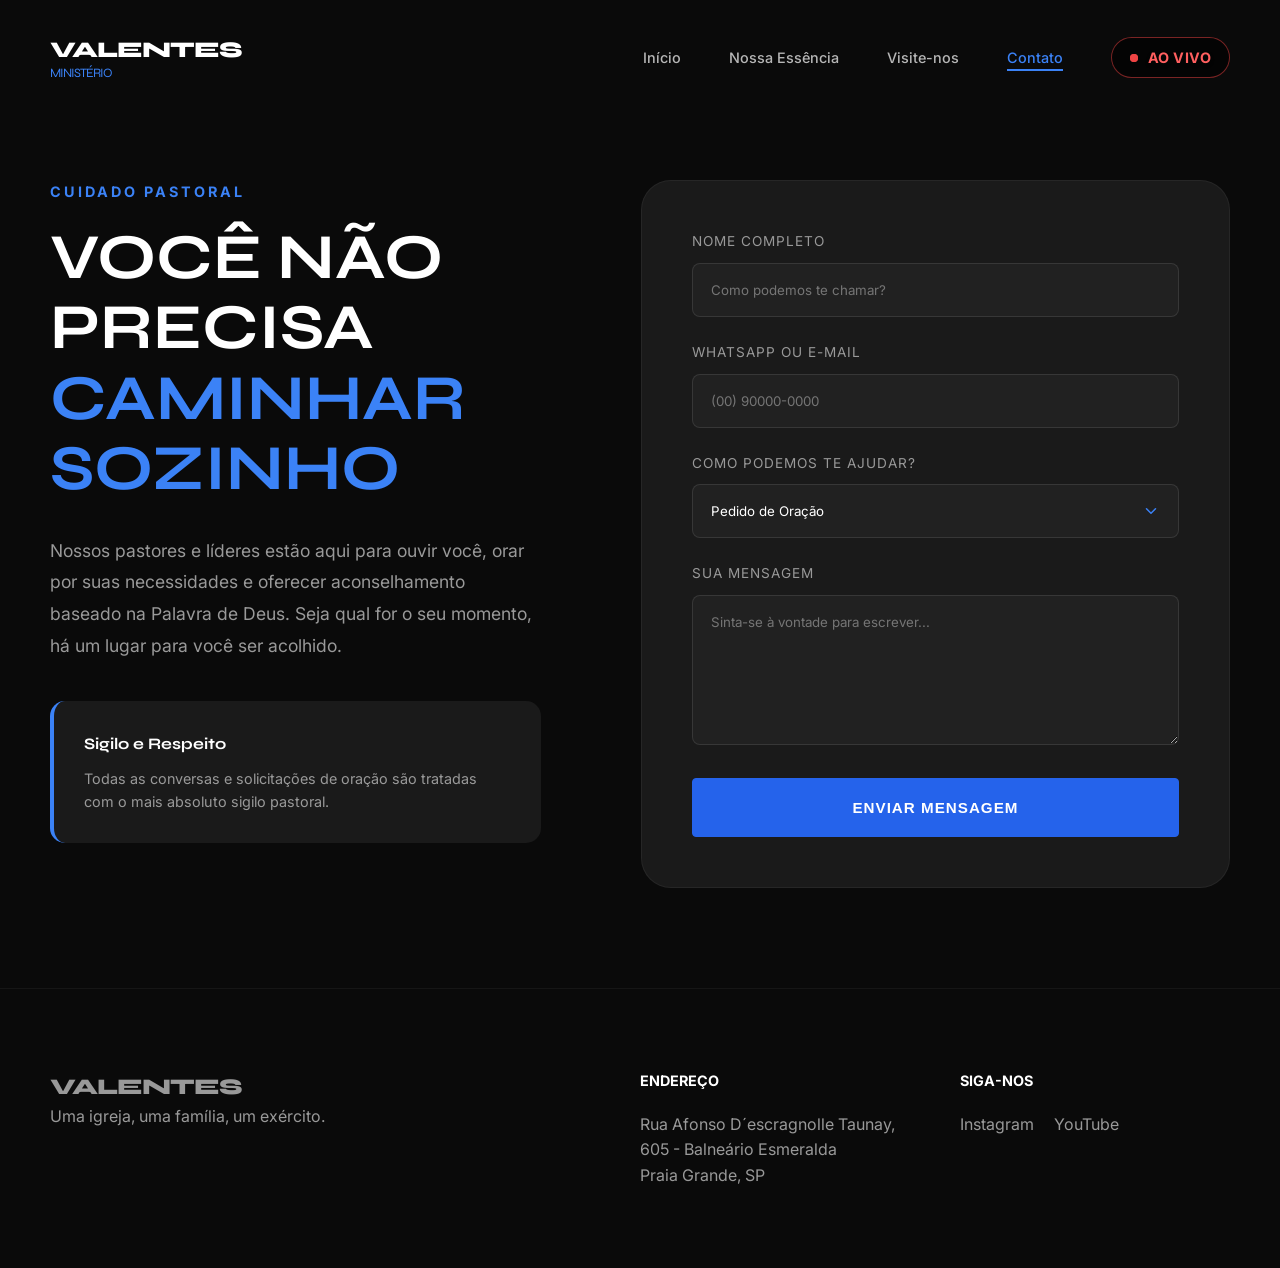
==== commit db8d35c3: "improments menu mobile" ====
--- a/contato.html
+++ b/contato.html
@@ -12,15 +12,25 @@
     <nav class="nav" id="main-nav">
         <div class="container nav__wrapper">
             <div class="logo">VALENTES <span>MINISTÉRIO</span></div>
+
             <ul class="nav__list" id="nav-list">
                 <li><a href="./index.html">Início</a></li>
                 <li><a href="./essencia.html">Nossa Essência</a></li>
                 <li><a href="./visita.html">Visite-nos</a></li>
                 <li><a href="./contato.html">Contato</a></li>
-                <li><a href="./live.html" class="btn--live">Ao Vivo</a></li>
+                
+                <li>
+                    <a href="./live.html" class="nav__link--live">
+                        <span class="pulse-icon"></span>
+                        Ao Vivo
+                    </a>
+                </li>
             </ul>
+
             <div class="nav__toggle" id="nav-toggle">
-                <span></span><span></span><span></span>
+                <span></span>
+                <span></span>
+                <span></span>
             </div>
         </div>
     </nav>
--- a/style.css
+++ b/style.css
@@ -99,6 +99,40 @@
     color: var(--accent);
 }
 
+/* MELHORIA: LINK AO VIVO DESKTOP */
+.nav__list a.nav__link--live {
+    display: flex;
+    align-items: center;
+    gap: 10px;
+    padding: 8px 18px;
+    /* Um fundo escuro sólido bem suave para separar da foto */
+    background: rgba(0, 0, 0, 0.6); 
+    /* Borda vermelha levemente mais clara para destacar o contorno */
+    border: 1px solid rgba(239, 68, 68, 0.5);
+    border-radius: 50px;
+    color: #ff5f5f; /* Um vermelho levemente mais claro para "saltar" no escuro */
+    opacity: 1;
+    font-weight: 700;
+    text-transform: uppercase;
+    letter-spacing: 0.5px;
+    transition: var(--transition-smooth);
+    /* Shadow para garantir que o texto não se misture com a imagem */
+    text-shadow: 0 2px 4px rgba(0,0,0,0.5);
+}
+
+.nav__list a.nav__link--live:hover {
+    background: var(--live-red);
+    color: var(--white);
+    border-color: var(--live-red);
+    box-shadow: 0 0 25px rgba(239, 68, 68, 0.4);
+    text-shadow: none;
+}
+
+.nav__list a.nav__link--live .pulse-icon {
+    width: 8px;
+    height: 8px;
+}
+
 .nav__toggle {
     display: none;
     cursor: pointer;
@@ -121,7 +155,6 @@
     position: relative;
 }
 
-/* Opcional: Uma linha embaixo do link ativo */
 .nav__list a.active::after {
     content: '';
     position: absolute;
@@ -735,16 +768,55 @@
         right: -100%;
         width: 100%;
         height: 100vh;
-        background: #0a0a0a;
+        background: rgba(10, 10, 10, 0.98); 
+        backdrop-filter: blur(15px);
         flex-direction: column;
         justify-content: center;
         align-items: center;
-        gap: 30px;
+        gap: 2.5rem;
         z-index: 999;
-        transition: right 0.4s ease-in-out;
+        transition: right 0.5s cubic-bezier(0.16, 1, 0.3, 1);
     }
 
     .nav__list.active { right: 0; }
+
+    .nav__list a {
+        font-size: 1.5rem;
+        font-family: 'Syne', sans-serif;
+        text-transform: uppercase;
+        letter-spacing: 2px;
+    }
+
+    /* MELHORIA: LINK AO VIVO MOBILE */
+    .nav__list a.nav__link--live {
+        /* Garante que o texto e o ícone fiquem na mesma linha */
+        display: flex !important;
+        flex-direction: row !important; 
+        align-items: center !important;
+        justify-content: center !important;
+        gap: 12px !important;
+
+        /* Ajusta o tamanho e o espaçamento */
+        width: auto !important; /* Deixa o botão do tamanho do conteúdo */
+        min-width: 180px; /* Garante uma área de clique boa */
+        padding: 12px 24px !important;
+        margin: 0 auto; /* Centraliza o botão no menu */
+        
+        /* Estética */
+        font-size: 1.1rem !important;
+        white-space: nowrap !important; /* Impede a quebra de linha */
+        border-radius: 50px !important; /* Deixa ele arredondado e elegante */
+        background: var(--live-red) !important;
+        box-shadow: 0 8px 20px rgba(239, 68, 68, 0.3);
+    }
+
+    /* Ajuste do ícone para não sumir no mobile */
+    .nav__list a.nav__link--live .pulse-icon {
+        display: inline-block !important;
+        width: 10px !important;
+        height: 10px !important;
+        margin: 0;
+    }
 
     .nav__toggle.active span:nth-child(1) { transform: translateY(8px) rotate(45deg); }
     .nav__toggle.active span:nth-child(2) { opacity: 0; }
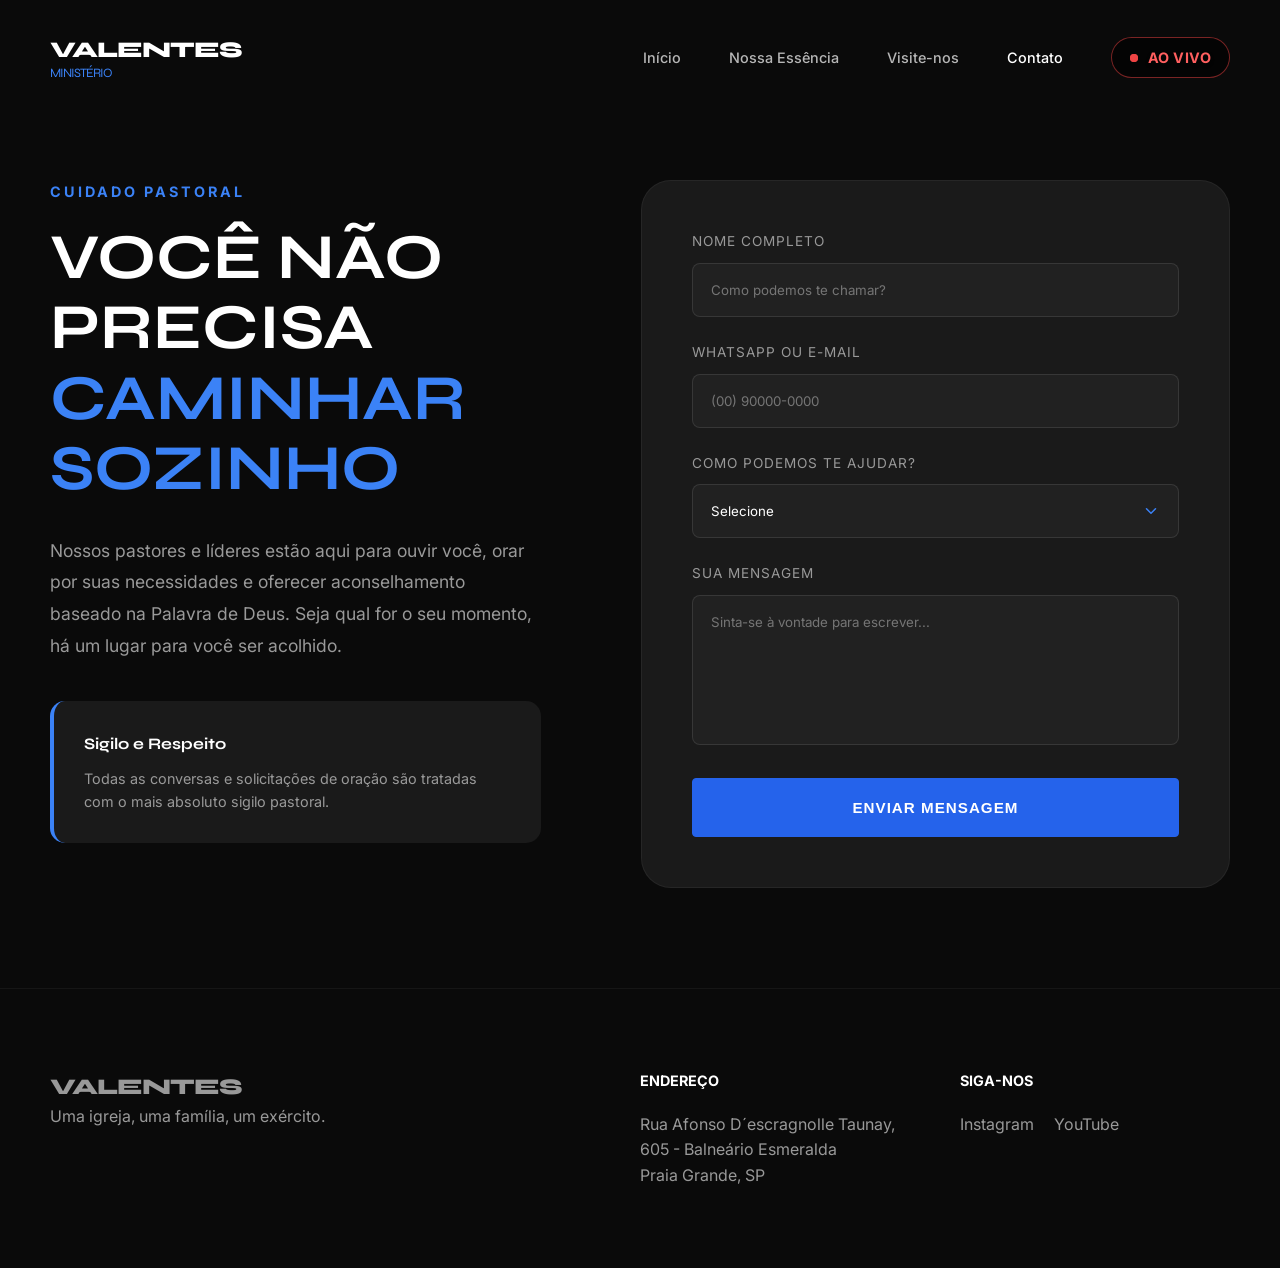
==== commit d9482288: "change links on footer of the site" ====
--- a/contato.html
+++ b/contato.html
@@ -67,7 +67,8 @@
                         <div class="form-group">
                             <label class="form-label">Como podemos te ajudar?</label>
                             <select class="form-control form-select">
-                                <option value="oracao">Pedido de Oração</option>
+                                <option selected hidden disabled>Selecione</option>
+                                <option value="oracao" aria-details="Ao selecionar esta opção você estará pedindo oração à igreja">Pedido de Oração</option>
                                 <option value="aconselhamento">Aconselhamento Pastoral</option>
                                 <option value="visita">Solicitar uma Visita</option>
                                 <option value="duvida">Dúvida Teológica</option>
@@ -102,8 +103,20 @@
             <div class="footer__social">
                 <h4>Siga-nos</h4>
                 <div class="social-links">
-                    <a href="#">Instagram</a>
-                    <a href="#">YouTube</a>
+                    <a
+                        href="https://www.instagram.com/valentesdecristo_2025/"
+                        target="_blank"
+                        rel="noopener noreferrer"
+                    >
+                        Instagram
+                    </a>
+                    <a
+                        href="https://www.youtube.com/@prcharlessousa9714"
+                        target="_blank"
+                        rel="noopener noreferrer"
+                    >
+                        YouTube
+                    </a>
                 </div>
             </div>
         </div>
--- a/style.css
+++ b/style.css
@@ -151,7 +151,6 @@
 /* --- ESTADO ATIVO DO MENU --- */
 .nav__list a.active {
     opacity: 1;
-    color: var(--accent);
     position: relative;
 }
 
@@ -162,7 +161,6 @@
     left: 0;
     width: 100%;
     height: 2px;
-    background-color: var(--accent);
 }
 
 /* --- COMPONENTES: BOTÕES & ICONES --- */
@@ -590,7 +588,7 @@
 }
 
 .form-textarea {
-    resize: vertical;
+    resize: none;
     min-height: 150px;
 }
 
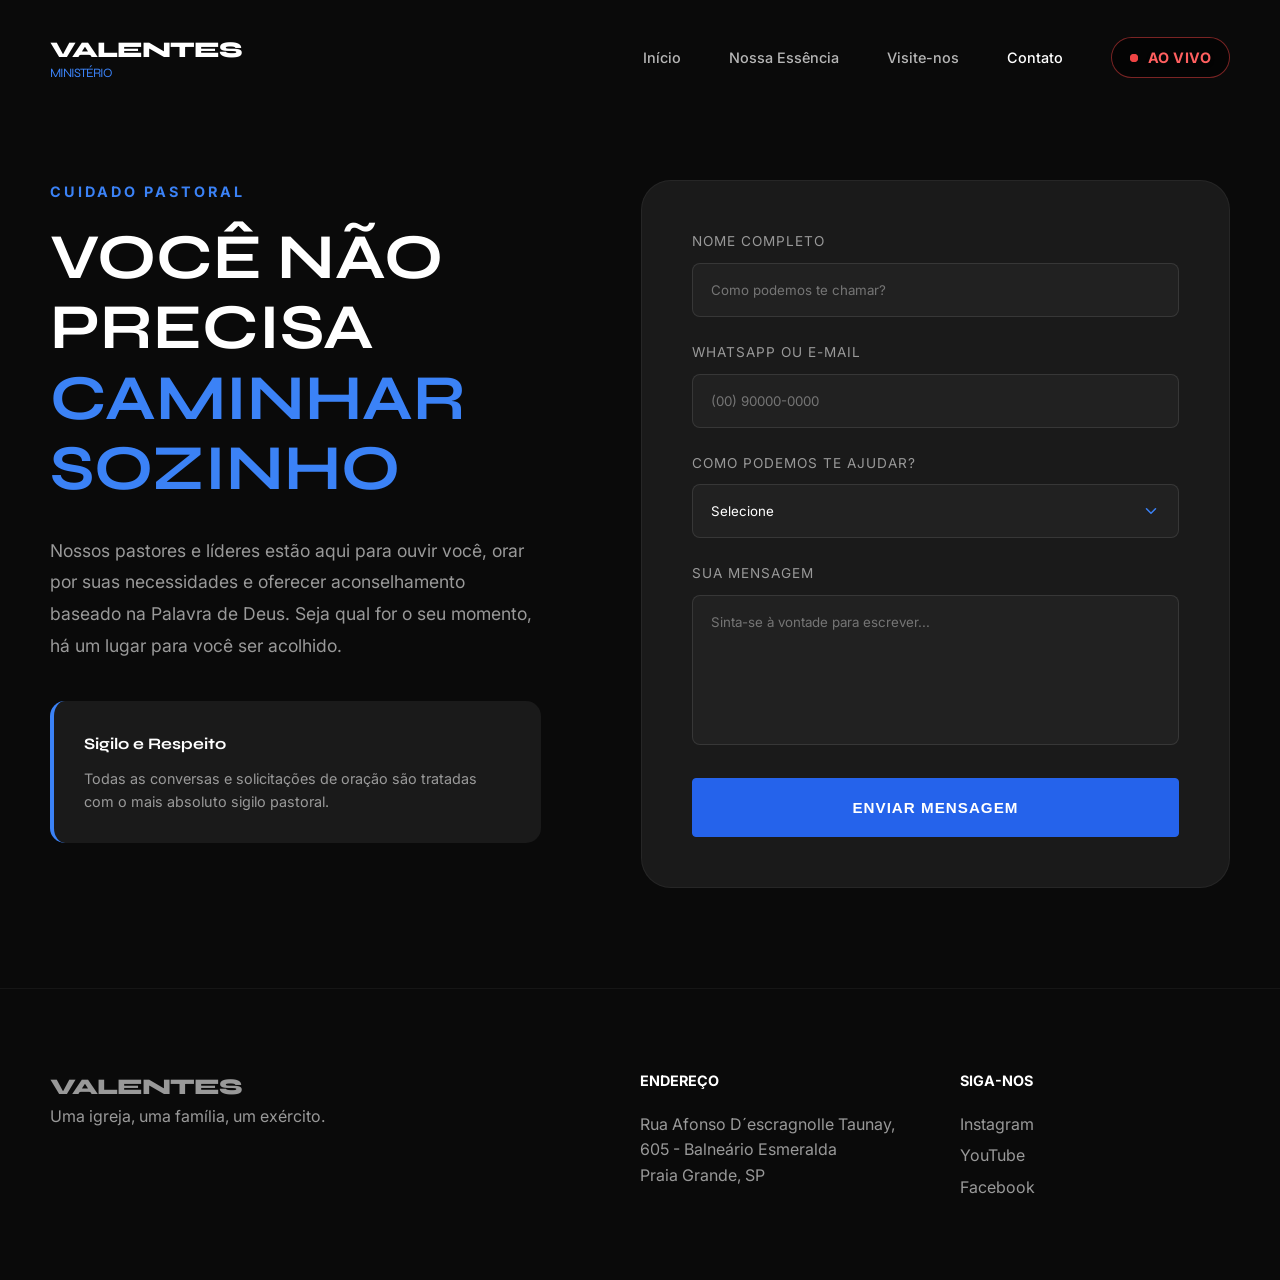
==== commit 659e14ac: "update links on footer of the site" ====
--- a/contato.html
+++ b/contato.html
@@ -53,7 +53,7 @@
                 </div>
 
                 <div class="pastoral-form reveal">
-                    <form action="#">
+                    <form action="">
                         <div class="form-group">
                             <label class="form-label">Nome Completo</label>
                             <input type="text" class="form-control" placeholder="Como podemos te chamar?">
@@ -117,6 +117,13 @@
                     >
                         YouTube
                     </a>
+                    <a
+                        href="https://www.facebook.com/valentesdecristopraiagrandesp/"
+                        target="_blank"
+                        rel="noopener noreferrer"
+                    >
+                        Facebook
+                    </a>
                 </div>
             </div>
         </div>
--- a/style.css
+++ b/style.css
@@ -723,7 +723,7 @@
     font-size: 0.9rem;
 }
 
-.social-links { display: flex; gap: 20px; margin-top: 15px; }
+.social-links { display: flex; flex-direction: column; gap: 6px; margin-top: 15px; }
 
 .social-links a {
     color: var(--text-dim);
@@ -854,4 +854,6 @@
 @media (max-width: 480px) {
     .hero h1 { font-size: 2.5rem; }
     .container { padding: 0 20px; }
+
+    
 }
